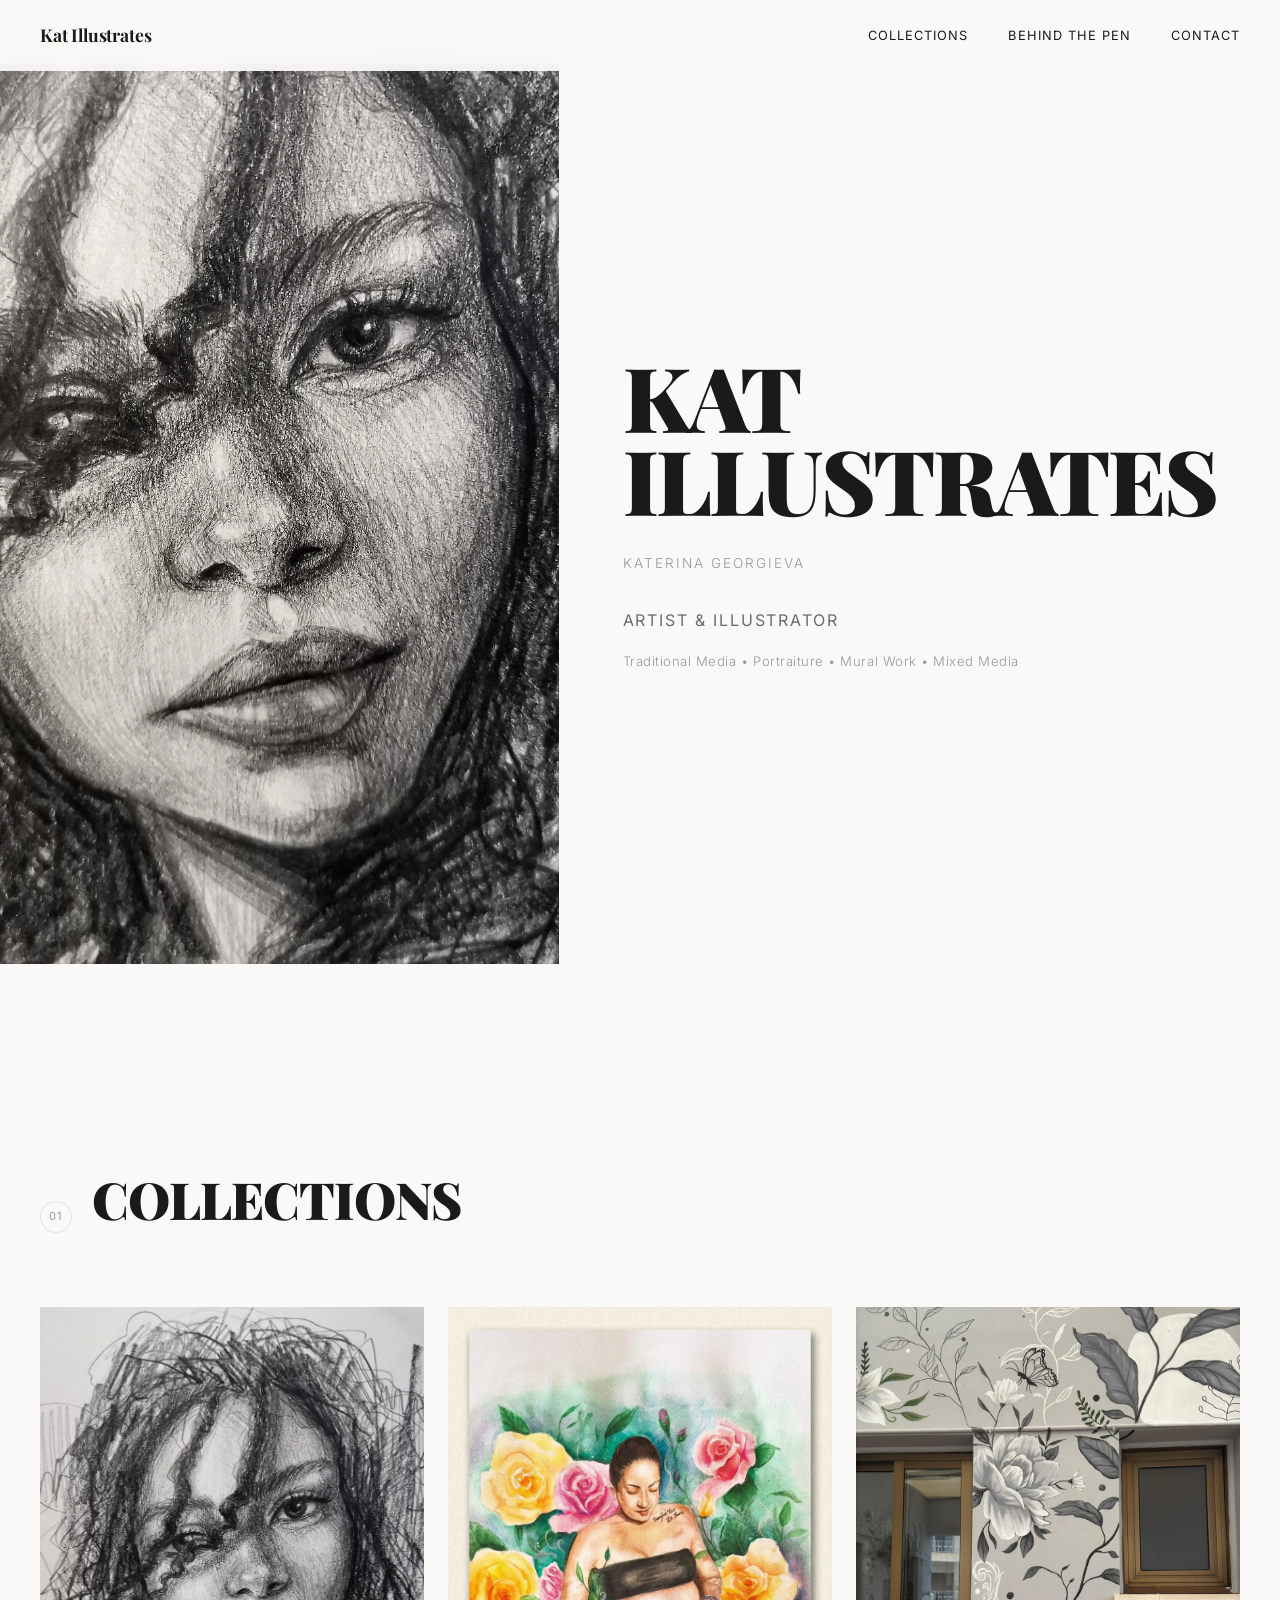
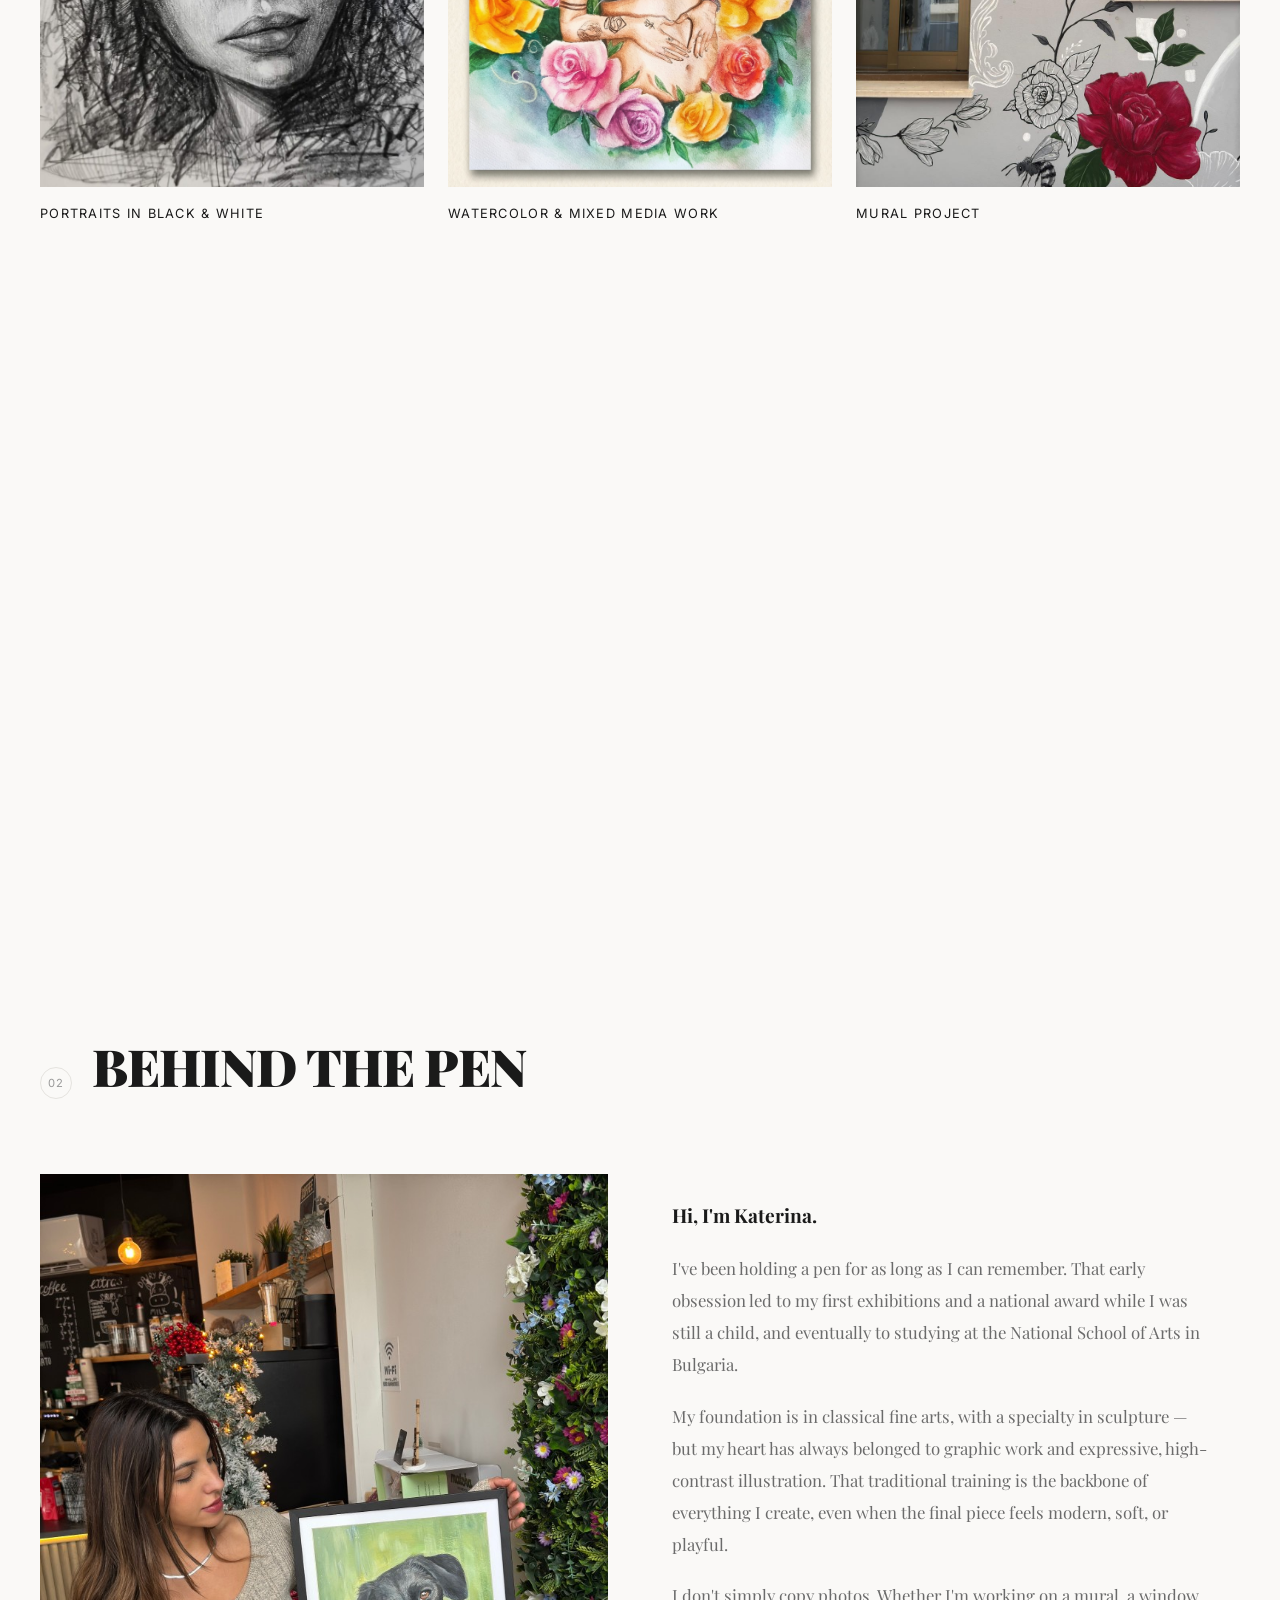
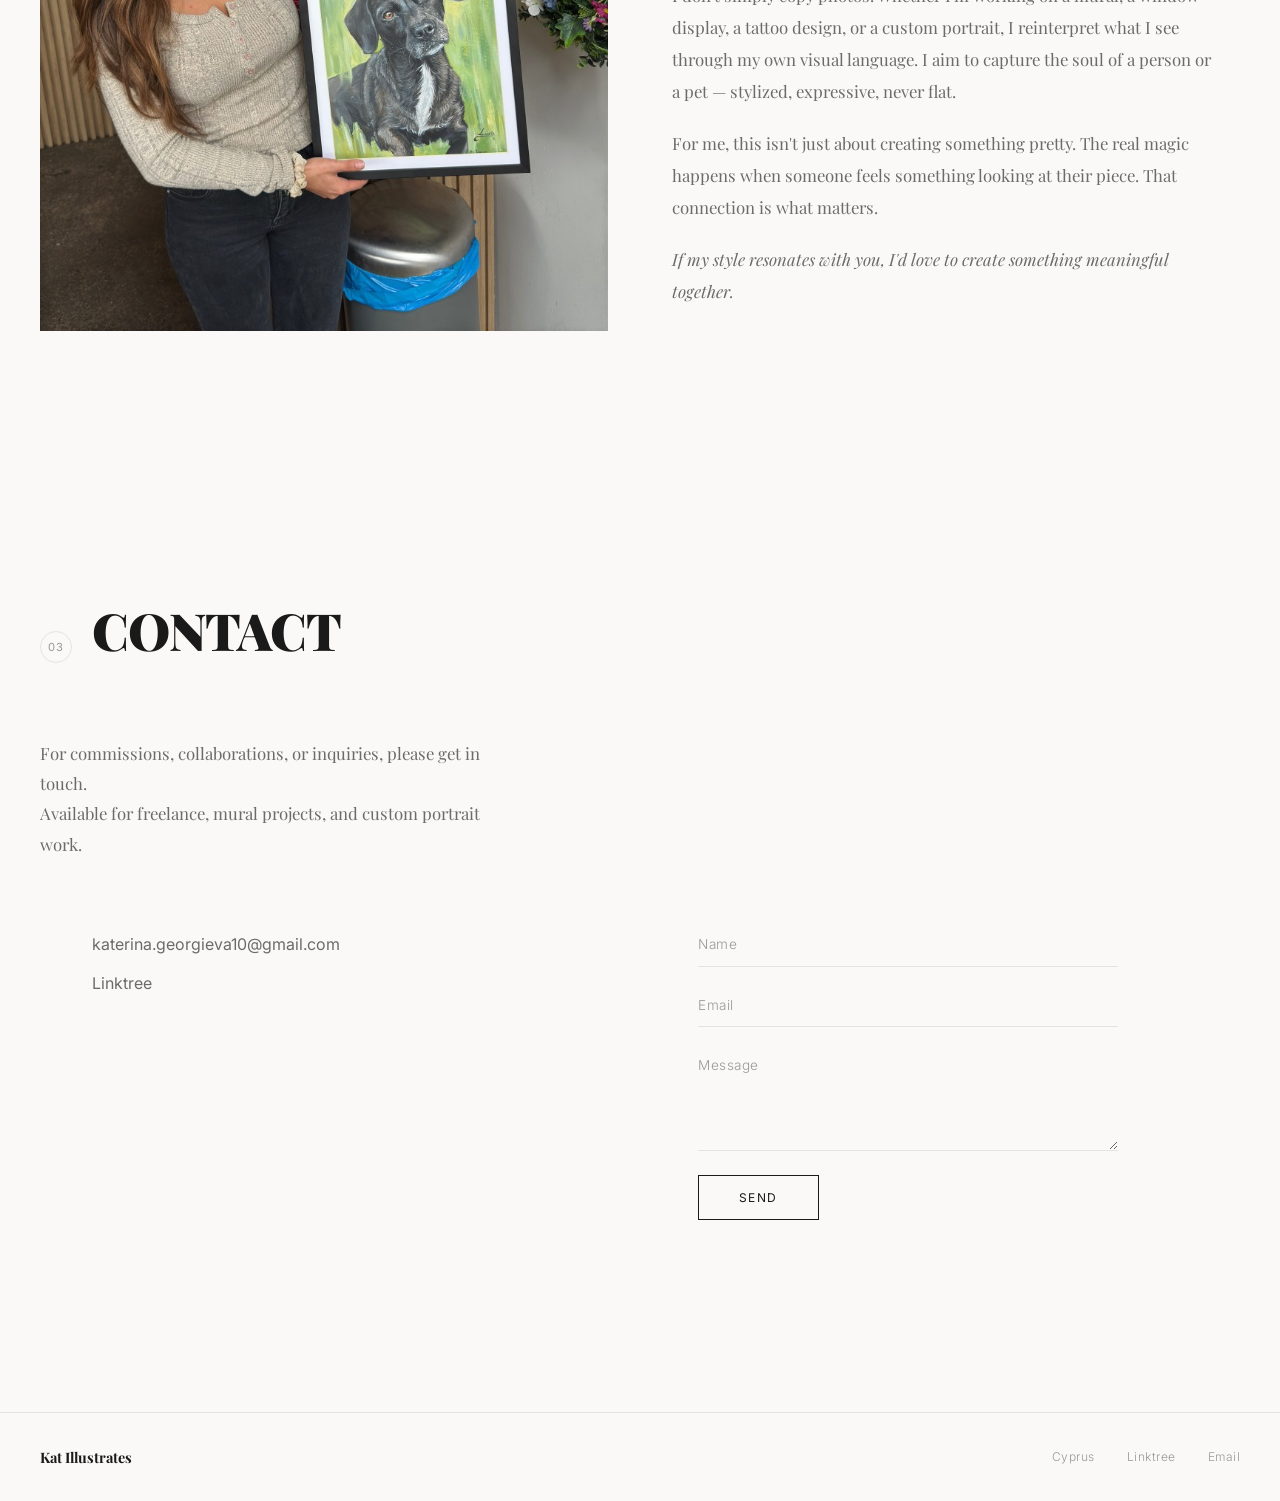
==== index.html @ d669ed37 "Add files via upload" ====
<!DOCTYPE html>
<html lang="en">
<head>
  <meta charset="UTF-8">
  <meta name="viewport" content="width=device-width, initial-scale=1.0">
  <title>Kat Illustrates — Artist & Illustrator</title>
  <meta name="description" content="Portfolio of Kat Illustrates — traditionally trained artist working in graphite, watercolor, acrylic, and oil. Portraiture, murals, and illustrative design.">
  <link rel="stylesheet" href="css/style.css">
  <link rel="preconnect" href="https://fonts.googleapis.com">
  <link rel="preconnect" href="https://fonts.gstatic.com" crossorigin>
  <link href="https://fonts.googleapis.com/css2?family=Inter:wght@300;400;500&family=Playfair+Display:wght@400;700;900&display=swap" rel="stylesheet">
</head>
<body>

  <!-- NAV -->
  <nav class="nav" id="nav">
    <div class="nav__inner">
      <a href="/" class="nav__logo">Kat Illustrates</a>
      <button class="nav__toggle" aria-label="Menu">
        <span></span><span></span>
      </button>
      <ul class="nav__links">
        <li><a href="#collections">Collections</a></li>
        <li><a href="#about">Behind the Pen</a></li>
        <li><a href="#contact">Contact</a></li>
      </ul>
    </div>
  </nav>

  <!-- HERO -->
  <section class="hero" id="hero">
    <div class="hero__image-wrap">
      <div class="hero__image parallax" data-speed="0.15">
        <img src="images/hero/IMG_20191223_202316.jpg" alt="Featured artwork by Kat Illustrates">
      </div>
    </div>
    <div class="hero__text">
      <h1 class="hero__title">KAT<br>ILLUSTRATES</h1>
      <p class="hero__name">Katerina Georgieva</p>
      <p class="hero__subtitle">Artist &amp; Illustrator</p>
      <p class="hero__meta">Traditional Media &bull; Portraiture &bull; Mural Work &bull; Mixed Media</p>
    </div>
  </section>

  <!-- COLLECTIONS -->
  <section class="collections" id="collections">
    <div class="section-header">
      <span class="section-number">01</span>
      <h2 class="section-title">Collections</h2>
    </div>
    <div class="collections__grid">

      <a href="collections/portraits.html" class="collection-card fade-in">
        <div class="collection-card__image-wrap">
          <img src="images/portraits/pencil-portrait.jpg" alt="Portraits in Black and White">
        </div>
        <h3 class="collection-card__title">Portraits in Black &amp; White</h3>
      </a>

      <a href="collections/watercolor.html" class="collection-card fade-in">
        <div class="collection-card__image-wrap">
          <img src="images/custom/katillustrates-portrait-roses.jpg" alt="Watercolor and Mixed Media Work">
        </div>
        <h3 class="collection-card__title">Watercolor &amp; Mixed Media Work</h3>
      </a>

      <a href="collections/mural.html" class="collection-card fade-in">
        <div class="collection-card__image-wrap">
          <img src="images/mural/mural.jpeg" alt="Mural Project">
        </div>
        <h3 class="collection-card__title">Mural Project</h3>
      </a>

      <a href="collections/custom.html" class="collection-card fade-in">
        <div class="collection-card__image-wrap">
          <img src="images/custom/luna-dog-painting.jpg" alt="Custom Work">
        </div>
        <h3 class="collection-card__title">Custom Work</h3>
      </a>

      <a href="collections/menu-poster.html" class="collection-card fade-in">
        <div class="collection-card__image-wrap">
          <img src="images/menu-poster/Screenshot 2026-03-02 151913.jpg" alt="Menu and Poster Designs">
        </div>
        <h3 class="collection-card__title">Menu &amp; Poster Designs</h3>
      </a>

    </div>
  </section>

  <!-- BEHIND THE PEN -->
  <section class="about" id="about">
    <div class="section-header">
      <span class="section-number">02</span>
      <h2 class="section-title">Behind the Pen</h2>
    </div>
    <div class="about__layout fade-in">
      <div class="about__photo">
        <img src="images/about/about-2.png" alt="Katerina holding artwork">
      </div>
      <div class="about__text">
        <p>Hi, I'm Katerina.</p>
        <p>I've been holding a pen for as long as I can remember. That early obsession led to my first exhibitions and a national award while I was still a child, and eventually to studying at the National School of Arts in Bulgaria.</p>
        <p>My foundation is in classical fine arts, with a specialty in sculpture — but my heart has always belonged to graphic work and expressive, high-contrast illustration. That traditional training is the backbone of everything I create, even when the final piece feels modern, soft, or playful.</p>
        <p>I don't simply copy photos. Whether I'm working on a mural, a window display, a tattoo design, or a custom portrait, I reinterpret what I see through my own visual language. I aim to capture the soul of a person or a pet — stylized, expressive, never flat.</p>
        <p>For me, this isn't just about creating something pretty. The real magic happens when someone feels something looking at their piece. That connection is what matters.</p>
        <p>If my style resonates with you, I'd love to create something meaningful together.</p>
      </div>
    </div>
  </section>

  <!-- CONTACT -->
  <section class="contact" id="contact">
    <div class="section-header">
      <span class="section-number">03</span>
      <h2 class="section-title">Contact</h2>
    </div>
    <div class="contact__intro fade-in">
      <p>For commissions, collaborations, or inquiries, please get in touch.</p>
      <p>Available for freelance, mural projects, and custom portrait work.</p>
    </div>
    <div class="contact__inner fade-in">
      <div class="contact__info">
        <a href="mailto:katerina.georgieva10@gmail.com" class="contact__link">katerina.georgieva10@gmail.com</a>
        <a href="https://linktr.ee/KaterinaG" target="_blank" rel="noopener" class="contact__link">Linktree</a>
      </div>
      <form class="contact__form" id="contactForm">
        <input type="text" name="name" placeholder="Name" required>
        <input type="email" name="email" placeholder="Email" required>
        <textarea name="message" placeholder="Message" rows="5" required></textarea>
        <button type="submit">Send</button>
      </form>
    </div>
  </section>

  <!-- FOOTER -->
  <footer class="footer">
    <div class="footer__inner">
      <div class="footer__brand">Kat Illustrates</div>
      <div class="footer__details">
        <span>Cyprus</span>
        <a href="https://linktr.ee/KaterinaG" target="_blank" rel="noopener">Linktree</a>
        <a href="mailto:katerina.georgieva10@gmail.com">Email</a>
      </div>
    </div>
  </footer>

  <!-- LIGHTBOX -->
  <div class="lightbox" id="lightbox">
    <button class="lightbox__close" aria-label="Close">&times;</button>
    <div class="lightbox__content">
      <img src="" alt="">
      <div class="lightbox__info">
        <h3 class="lightbox__title"></h3>
        <p class="lightbox__meta"></p>
        <p class="lightbox__desc"></p>
      </div>
    </div>
  </div>

  <script src="js/script.js"></script>
</body>
</html>
---- css/style.css ----
/* ========================================
   KAT ILLUSTRATES — Portfolio
   ======================================== */

*,
*::before,
*::after {
  margin: 0;
  padding: 0;
  box-sizing: border-box;
}

:root {
  --bg: #faf9f7;
  --bg-alt: #f3f1ee;
  --text: #1a1a1a;
  --text-light: #6b6b6b;
  --text-muted: #999;
  --border: #e5e3df;
  --accent: #1a1a1a;

  --font-display: 'Playfair Display', Georgia, serif;
  --font-body: 'Inter', -apple-system, sans-serif;

  --space-xs: 0.5rem;
  --space-sm: 1rem;
  --space-md: 2rem;
  --space-lg: 4rem;
  --space-xl: 8rem;
  --space-2xl: 12rem;
}

html {
  scroll-behavior: smooth;
  -webkit-font-smoothing: antialiased;
  -moz-osx-font-smoothing: grayscale;
}

body {
  font-family: var(--font-body);
  font-weight: 300;
  color: var(--text);
  background-color: var(--bg);
  line-height: 1.7;
  overflow-x: hidden;
}

a {
  color: inherit;
  text-decoration: none;
}

img {
  display: block;
  width: 100%;
  height: 100%;
  object-fit: cover;
}

/* ----------------------------------------
   NAV
   ---------------------------------------- */

.nav {
  position: fixed;
  top: 0;
  left: 0;
  right: 0;
  z-index: 100;
  background: rgba(250, 249, 247, 0.92);
  backdrop-filter: blur(12px);
  -webkit-backdrop-filter: blur(12px);
  border-bottom: 1px solid transparent;
  transition: border-color 0.3s ease;
}

.nav--scrolled {
  border-bottom-color: var(--border);
}

.nav__inner {
  display: flex;
  align-items: center;
  justify-content: space-between;
  max-width: 1400px;
  margin: 0 auto;
  padding: 1.25rem 2.5rem;
}

.nav__logo {
  font-family: var(--font-display);
  font-size: 1.1rem;
  font-weight: 700;
  letter-spacing: -0.01em;
}

.nav__links {
  display: flex;
  list-style: none;
  gap: 2.5rem;
}

.nav__links a {
  font-size: 0.8rem;
  font-weight: 400;
  letter-spacing: 0.08em;
  text-transform: uppercase;
  position: relative;
  transition: color 0.3s ease;
}

.nav__links a::after {
  content: '';
  position: absolute;
  bottom: -4px;
  left: 0;
  width: 0;
  height: 1px;
  background: var(--text);
  transition: width 0.3s ease;
}

.nav__links a:hover::after {
  width: 100%;
}

.nav__toggle {
  display: none;
  flex-direction: column;
  gap: 5px;
  background: none;
  border: none;
  cursor: pointer;
  padding: 4px;
}

.nav__toggle span {
  display: block;
  width: 22px;
  height: 1.5px;
  background: var(--text);
  transition: transform 0.3s ease, opacity 0.3s ease;
}

.nav__toggle.active span:first-child {
  transform: translateY(3.25px) rotate(45deg);
}

.nav__toggle.active span:last-child {
  transform: translateY(-3.25px) rotate(-45deg);
}

/* ----------------------------------------
   HERO
   ---------------------------------------- */

.hero {
  display: grid;
  grid-template-columns: 1fr 1fr;
  min-height: 100vh;
  padding-top: 4rem;
}

.hero__image-wrap {
  position: relative;
  overflow: hidden;
}

.hero__image {
  width: 100%;
  height: 100%;
  min-height: 100vh;
}

.hero__image img {
  width: 100%;
  height: 100%;
  object-fit: cover;
}

.hero__placeholder {
  width: 100%;
  height: 100%;
  min-height: 100vh;
  background: var(--bg-alt);
  display: flex;
  align-items: center;
  justify-content: center;
  color: var(--text-muted);
  font-size: 0.85rem;
  text-align: center;
  line-height: 1.8;
}

.hero__text {
  display: flex;
  flex-direction: column;
  justify-content: center;
  padding: var(--space-xl) var(--space-lg);
}

.hero__title {
  font-family: var(--font-display);
  font-size: clamp(3rem, 7vw, 7rem);
  font-weight: 900;
  line-height: 0.92;
  letter-spacing: -0.03em;
  margin-bottom: var(--space-md);
}

.hero__name {
  font-family: var(--font-body);
  font-size: 0.85rem;
  font-weight: 300;
  letter-spacing: 0.15em;
  text-transform: uppercase;
  color: var(--text-muted);
  margin-bottom: var(--space-md);
}

.hero__subtitle {
  font-family: var(--font-body);
  font-size: 1rem;
  font-weight: 400;
  letter-spacing: 0.12em;
  text-transform: uppercase;
  color: var(--text-light);
  margin-bottom: var(--space-sm);
}

.hero__meta {
  font-size: 0.82rem;
  color: var(--text-muted);
  letter-spacing: 0.04em;
}

/* ----------------------------------------
   SECTION HEADERS
   ---------------------------------------- */

.section-header {
  display: flex;
  align-items: baseline;
  gap: 1.25rem;
  padding: 0 2.5rem;
  margin-bottom: var(--space-lg);
}

.section-number {
  font-family: var(--font-body);
  font-size: 0.7rem;
  font-weight: 400;
  letter-spacing: 0.1em;
  color: var(--text-muted);
  border: 1px solid var(--border);
  border-radius: 50%;
  width: 2rem;
  height: 2rem;
  display: inline-flex;
  align-items: center;
  justify-content: center;
  flex-shrink: 0;
}

.section-title {
  font-family: var(--font-display);
  font-size: clamp(2rem, 4vw, 3.5rem);
  font-weight: 900;
  letter-spacing: -0.02em;
  text-transform: uppercase;
}

/* ----------------------------------------
   COLLECTIONS GRID
   ---------------------------------------- */

.collections {
  padding: var(--space-2xl) 0 var(--space-xl);
}

.collections__grid {
  display: grid;
  grid-template-columns: repeat(3, 1fr);
  gap: 1.5rem;
  padding: 0 2.5rem;
}

.collection-card {
  display: block;
  text-decoration: none;
  color: var(--text);
}

.collection-card__image-wrap {
  position: relative;
  aspect-ratio: 4 / 5;
  overflow: hidden;
  background: var(--bg-alt);
  margin-bottom: 1rem;
}

.collection-card__image-wrap img {
  transition: transform 0.6s cubic-bezier(0.25, 0.46, 0.45, 0.94);
}

.collection-card:hover .collection-card__image-wrap img {
  transform: scale(1.02);
}

.collection-card:hover .collection-card__image-wrap {
  box-shadow: 0 8px 30px rgba(0, 0, 0, 0.06);
}

.collection-card__placeholder {
  width: 100%;
  height: 100%;
  display: flex;
  align-items: center;
  justify-content: center;
  color: var(--text-muted);
  font-size: 0.85rem;
  text-align: center;
  padding: 1rem;
}

.collection-card__title {
  font-family: var(--font-body);
  font-size: 0.8rem;
  font-weight: 400;
  letter-spacing: 0.1em;
  text-transform: uppercase;
}

/* ----------------------------------------
   ABOUT
   ---------------------------------------- */

.about {
  padding: var(--space-xl) 0;
}

.about__layout {
  display: grid;
  grid-template-columns: 1fr 1fr;
  gap: var(--space-lg);
  padding: 0 2.5rem;
}

.about__photo {
  position: relative;
  overflow: hidden;
  background: var(--bg-alt);
}

.about__photo img {
  width: 100%;
  height: 100%;
  object-fit: cover;
  aspect-ratio: 3 / 4;
}

.about__text {
  display: flex;
  flex-direction: column;
  justify-content: center;
  max-width: 540px;
}

.about__text p {
  font-family: var(--font-display);
  font-size: 1.05rem;
  font-weight: 400;
  line-height: 1.9;
  color: var(--text-light);
  margin-bottom: 1.25rem;
}

.about__text p:first-child {
  font-size: 1.2rem;
  color: var(--text);
  font-weight: 700;
}

.about__text p:last-child {
  margin-bottom: 0;
  font-style: italic;
}

/* Video in gallery */
.gallery-item--video video {
  width: 100%;
  display: block;
}

/* ----------------------------------------
   CONTACT
   ---------------------------------------- */

.contact {
  padding: var(--space-xl) 0 var(--space-2xl);
}

.contact__intro {
  max-width: 540px;
  padding: 0 2.5rem;
  margin-bottom: var(--space-lg);
}

.contact__intro p {
  font-family: var(--font-display);
  font-size: 1.05rem;
  font-weight: 400;
  line-height: 1.8;
  color: var(--text-light);
}

.contact__inner {
  display: grid;
  grid-template-columns: 1fr 1fr;
  gap: var(--space-lg);
  padding: 0 2.5rem;
  margin-left: calc(2rem + 1.25rem);
}

.contact__info {
  display: flex;
  flex-direction: column;
  gap: 0.75rem;
  padding-top: 0.5rem;
}

.contact__link {
  font-size: 1rem;
  font-weight: 400;
  color: var(--text-light);
  transition: color 0.3s ease;
  width: fit-content;
}

.contact__link:hover {
  color: var(--text);
}

.contact__form {
  display: flex;
  flex-direction: column;
  gap: 1rem;
  max-width: 420px;
}

.contact__form input,
.contact__form textarea {
  width: 100%;
  font-family: var(--font-body);
  font-size: 0.85rem;
  font-weight: 300;
  padding: 0.85rem 0;
  border: none;
  border-bottom: 1px solid var(--border);
  background: transparent;
  color: var(--text);
  outline: none;
  transition: border-color 0.3s ease;
}

.contact__form input::placeholder,
.contact__form textarea::placeholder {
  color: var(--text-muted);
  letter-spacing: 0.04em;
}

.contact__form input:focus,
.contact__form textarea:focus {
  border-bottom-color: var(--text);
}

.contact__form textarea {
  resize: vertical;
  min-height: 100px;
}

.contact__form button {
  align-self: flex-start;
  font-family: var(--font-body);
  font-size: 0.75rem;
  font-weight: 400;
  letter-spacing: 0.12em;
  text-transform: uppercase;
  padding: 0.85rem 2.5rem;
  border: 1px solid var(--text);
  background: transparent;
  color: var(--text);
  cursor: pointer;
  transition: background 0.3s ease, color 0.3s ease;
  margin-top: 0.5rem;
}

.contact__form button:hover {
  background: var(--text);
  color: var(--bg);
}

/* ----------------------------------------
   FOOTER
   ---------------------------------------- */

.footer {
  border-top: 1px solid var(--border);
  padding: 2rem 2.5rem;
}

.footer__inner {
  max-width: 1400px;
  margin: 0 auto;
  display: flex;
  justify-content: space-between;
  align-items: center;
}

.footer__brand {
  font-family: var(--font-display);
  font-size: 0.9rem;
  font-weight: 700;
}

.footer__details {
  display: flex;
  gap: 2rem;
  font-size: 0.75rem;
  color: var(--text-muted);
  letter-spacing: 0.04em;
}

.footer__details a {
  transition: color 0.3s ease;
}

.footer__details a:hover {
  color: var(--text);
}

/* ----------------------------------------
   LIGHTBOX
   ---------------------------------------- */

.lightbox {
  position: fixed;
  inset: 0;
  z-index: 200;
  background: rgba(250, 249, 247, 0.97);
  backdrop-filter: blur(20px);
  -webkit-backdrop-filter: blur(20px);
  display: flex;
  align-items: center;
  justify-content: center;
  opacity: 0;
  pointer-events: none;
  transition: opacity 0.4s ease;
}

.lightbox.active {
  opacity: 1;
  pointer-events: auto;
}

.lightbox__close {
  position: absolute;
  top: 1.5rem;
  right: 2rem;
  background: none;
  border: none;
  font-size: 2rem;
  color: var(--text);
  cursor: pointer;
  line-height: 1;
  transition: opacity 0.3s ease;
}

.lightbox__close:hover {
  opacity: 0.5;
}

.lightbox__content {
  display: flex;
  align-items: center;
  gap: var(--space-lg);
  max-width: 1200px;
  max-height: 85vh;
  padding: 2rem;
}

.lightbox__content img {
  max-height: 80vh;
  max-width: 60vw;
  width: auto;
  height: auto;
  object-fit: contain;
}

.lightbox__info {
  max-width: 300px;
}

.lightbox__title {
  font-family: var(--font-display);
  font-size: 1.5rem;
  font-weight: 700;
  margin-bottom: 0.75rem;
}

.lightbox__meta {
  font-size: 0.8rem;
  color: var(--text-muted);
  letter-spacing: 0.04em;
  margin-bottom: 1rem;
}

.lightbox__desc {
  font-size: 0.9rem;
  color: var(--text-light);
  line-height: 1.7;
}

/* ----------------------------------------
   FADE-IN ANIMATION
   ---------------------------------------- */

.fade-in {
  opacity: 0;
  transform: translateY(30px);
  transition: opacity 0.8s ease, transform 0.8s ease;
}

.fade-in.visible {
  opacity: 1;
  transform: translateY(0);
}

/* ----------------------------------------
   COLLECTION PAGE — GALLERY
   ---------------------------------------- */

.gallery-header {
  padding: calc(4rem + var(--space-xl)) 2.5rem var(--space-lg);
}

.gallery-header h1 {
  font-family: var(--font-display);
  font-size: clamp(2rem, 4vw, 3.5rem);
  font-weight: 900;
  letter-spacing: -0.02em;
  text-transform: uppercase;
}

.gallery-back {
  display: inline-flex;
  align-items: center;
  gap: 0.5rem;
  font-size: 0.75rem;
  font-weight: 400;
  letter-spacing: 0.1em;
  text-transform: uppercase;
  color: var(--text-muted);
  margin-bottom: 1.5rem;
  transition: color 0.3s ease;
}

.gallery-back:hover {
  color: var(--text);
}

.gallery-grid {
  display: grid;
  grid-template-columns: repeat(3, 1fr);
  gap: 1rem;
  padding: 0 2.5rem var(--space-2xl);
}

.gallery-item {
  position: relative;
  overflow: hidden;
  cursor: pointer;
  background: var(--bg-alt);
}

.gallery-item img {
  aspect-ratio: auto;
  transition: transform 0.6s cubic-bezier(0.25, 0.46, 0.45, 0.94);
}

.gallery-item:hover img {
  transform: scale(1.02);
}

.gallery-item:hover {
  box-shadow: 0 8px 30px rgba(0, 0, 0, 0.06);
}

.gallery-item__placeholder {
  aspect-ratio: 4 / 5;
  display: flex;
  align-items: center;
  justify-content: center;
  color: var(--text-muted);
  font-size: 0.8rem;
}

/* Masonry-style variation for mixed aspect ratios */
.gallery-grid--masonry {
  columns: 3;
  column-gap: 1rem;
}

.gallery-grid--masonry .gallery-item {
  break-inside: avoid;
  margin-bottom: 1rem;
}

/* ----------------------------------------
   RESPONSIVE
   ---------------------------------------- */

@media (max-width: 1024px) {
  .collections__grid {
    grid-template-columns: repeat(2, 1fr);
  }

  .gallery-grid {
    grid-template-columns: repeat(2, 1fr);
  }

  .gallery-grid--masonry {
    columns: 2;
  }

  .contact__inner {
    grid-template-columns: 1fr;
    margin-left: 0;
    padding-left: 2.5rem;
  }

  .about__layout {
    grid-template-columns: 1fr;
    padding: 0 2.5rem;
  }
}

@media (max-width: 768px) {
  .nav__inner {
    padding: 1rem 1.5rem;
  }

  .nav__links {
    position: fixed;
    top: 0;
    right: 0;
    bottom: 0;
    width: 280px;
    flex-direction: column;
    background: var(--bg);
    padding: 6rem 2rem 2rem;
    gap: 2rem;
    transform: translateX(100%);
    transition: transform 0.4s cubic-bezier(0.25, 0.46, 0.45, 0.94);
    border-left: 1px solid var(--border);
  }

  .nav__links.open {
    transform: translateX(0);
  }

  .nav__toggle {
    display: flex;
    z-index: 101;
  }

  .hero {
    grid-template-columns: 1fr;
    min-height: auto;
  }

  .hero__image {
    min-height: 60vh;
  }

  .hero__placeholder {
    min-height: 60vh;
  }

  .hero__text {
    padding: var(--space-lg) 1.5rem;
  }

  .hero__title {
    font-size: clamp(2.5rem, 12vw, 4rem);
  }

  .section-header {
    padding: 0 1.5rem;
  }

  .collections {
    padding: var(--space-xl) 0 var(--space-lg);
  }

  .collections__grid {
    grid-template-columns: 1fr;
    gap: 2rem;
    padding: 0 1.5rem;
  }

  .collection-card__image-wrap {
    aspect-ratio: 3 / 4;
  }

  .about__layout {
    grid-template-columns: 1fr;
    padding: 0 1.5rem;
  }

  .about__photo img {
    aspect-ratio: 1 / 1;
    max-height: 400px;
  }

  .contact__intro {
    padding: 0 1.5rem;
  }

  .contact__inner {
    padding: 0 1.5rem;
  }

  .contact__form {
    max-width: 100%;
  }

  .gallery-header {
    padding-left: 1.5rem;
    padding-right: 1.5rem;
  }

  .gallery-grid {
    grid-template-columns: 1fr;
    padding: 0 1.5rem var(--space-xl);
  }

  .gallery-grid--masonry {
    columns: 1;
  }

  .footer__inner {
    flex-direction: column;
    gap: 1rem;
    text-align: center;
  }

  .footer__details {
    flex-wrap: wrap;
    justify-content: center;
  }

  .lightbox__content {
    flex-direction: column;
    padding: 1rem;
  }

  .lightbox__content img {
    max-width: 90vw;
    max-height: 55vh;
  }
}
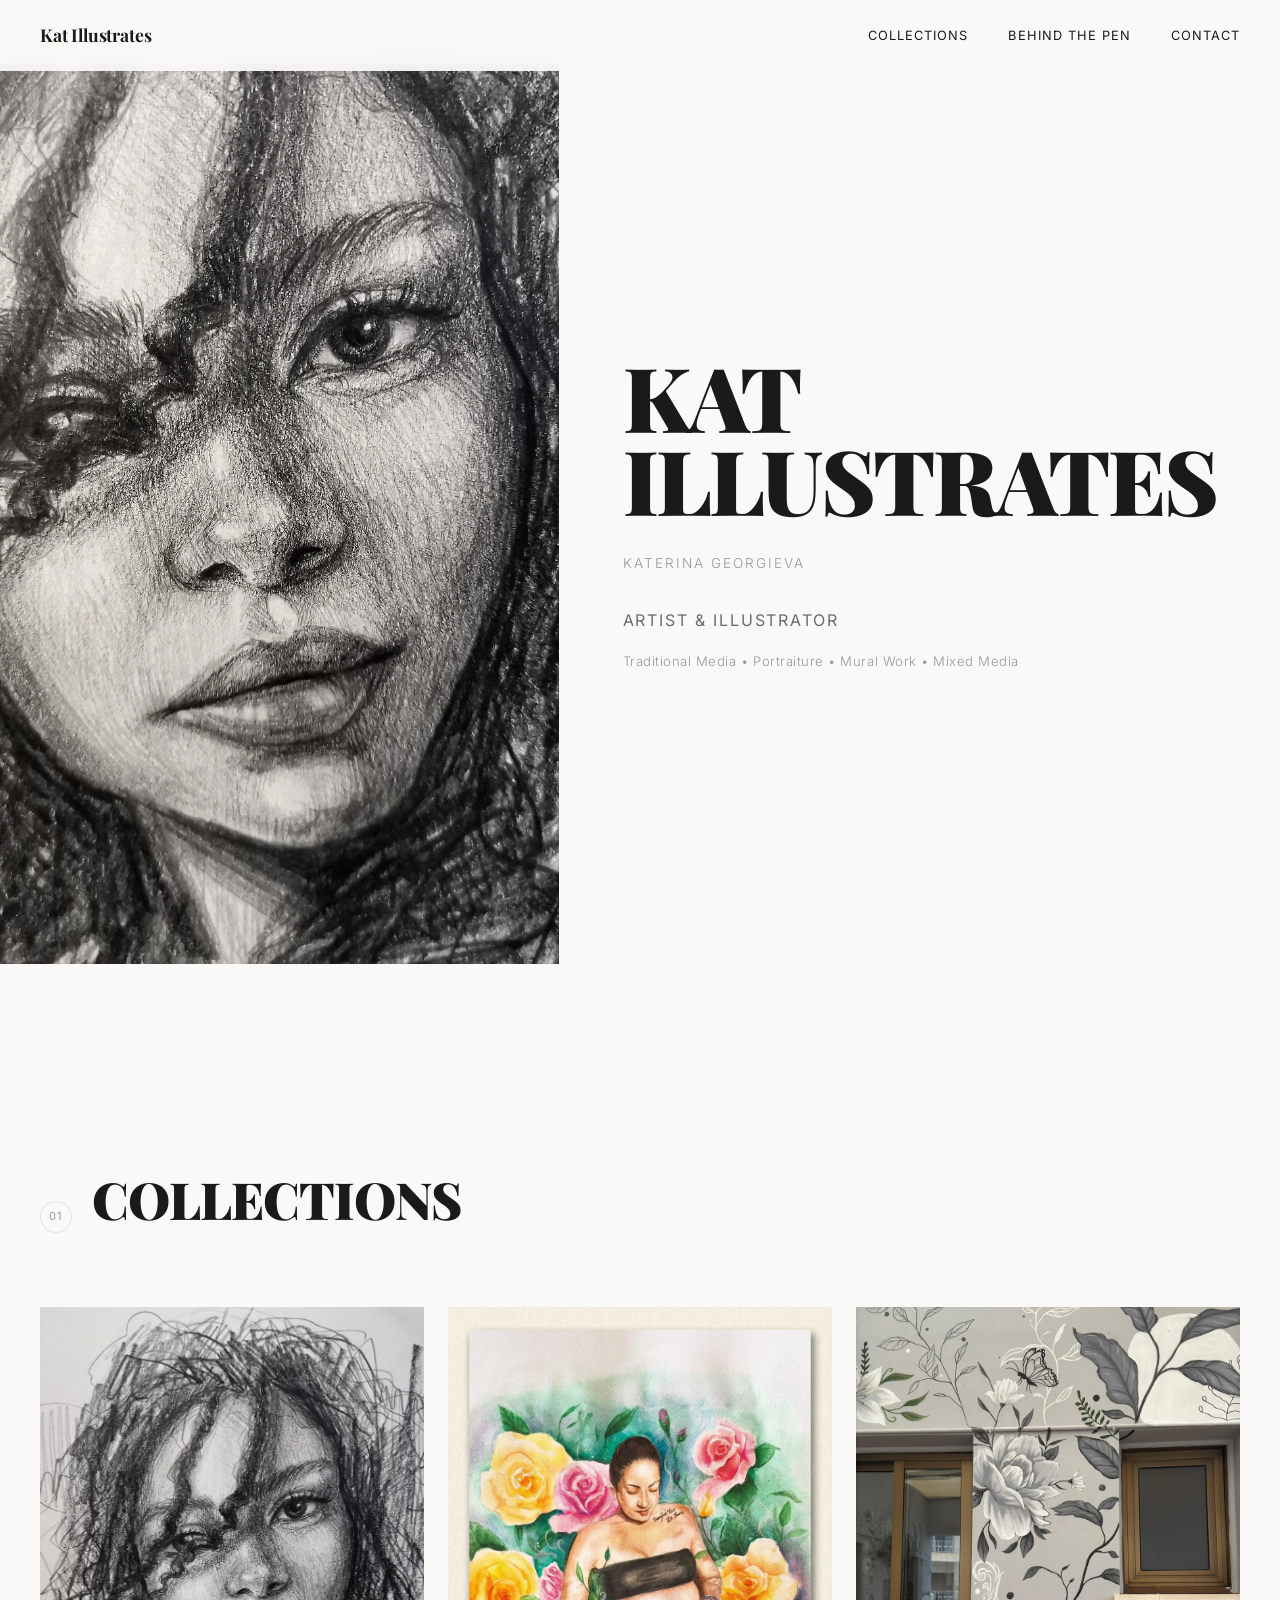
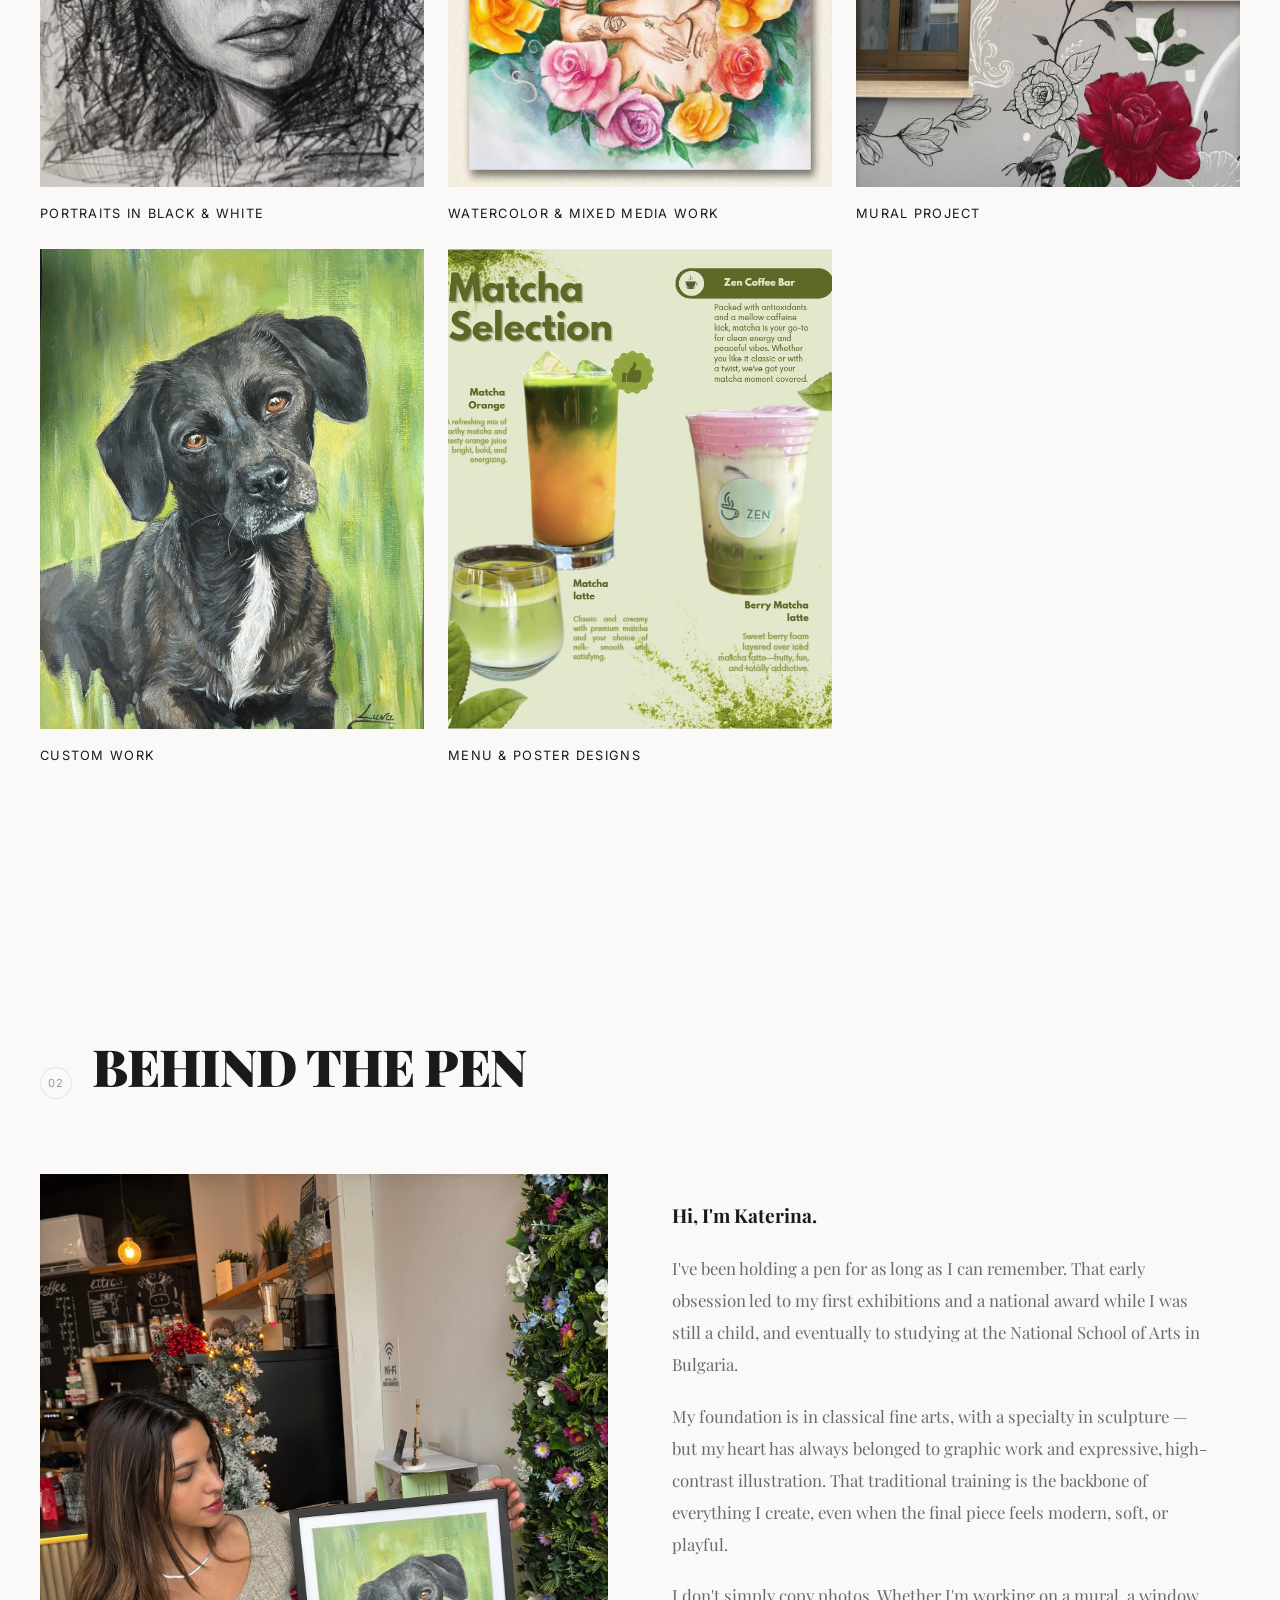
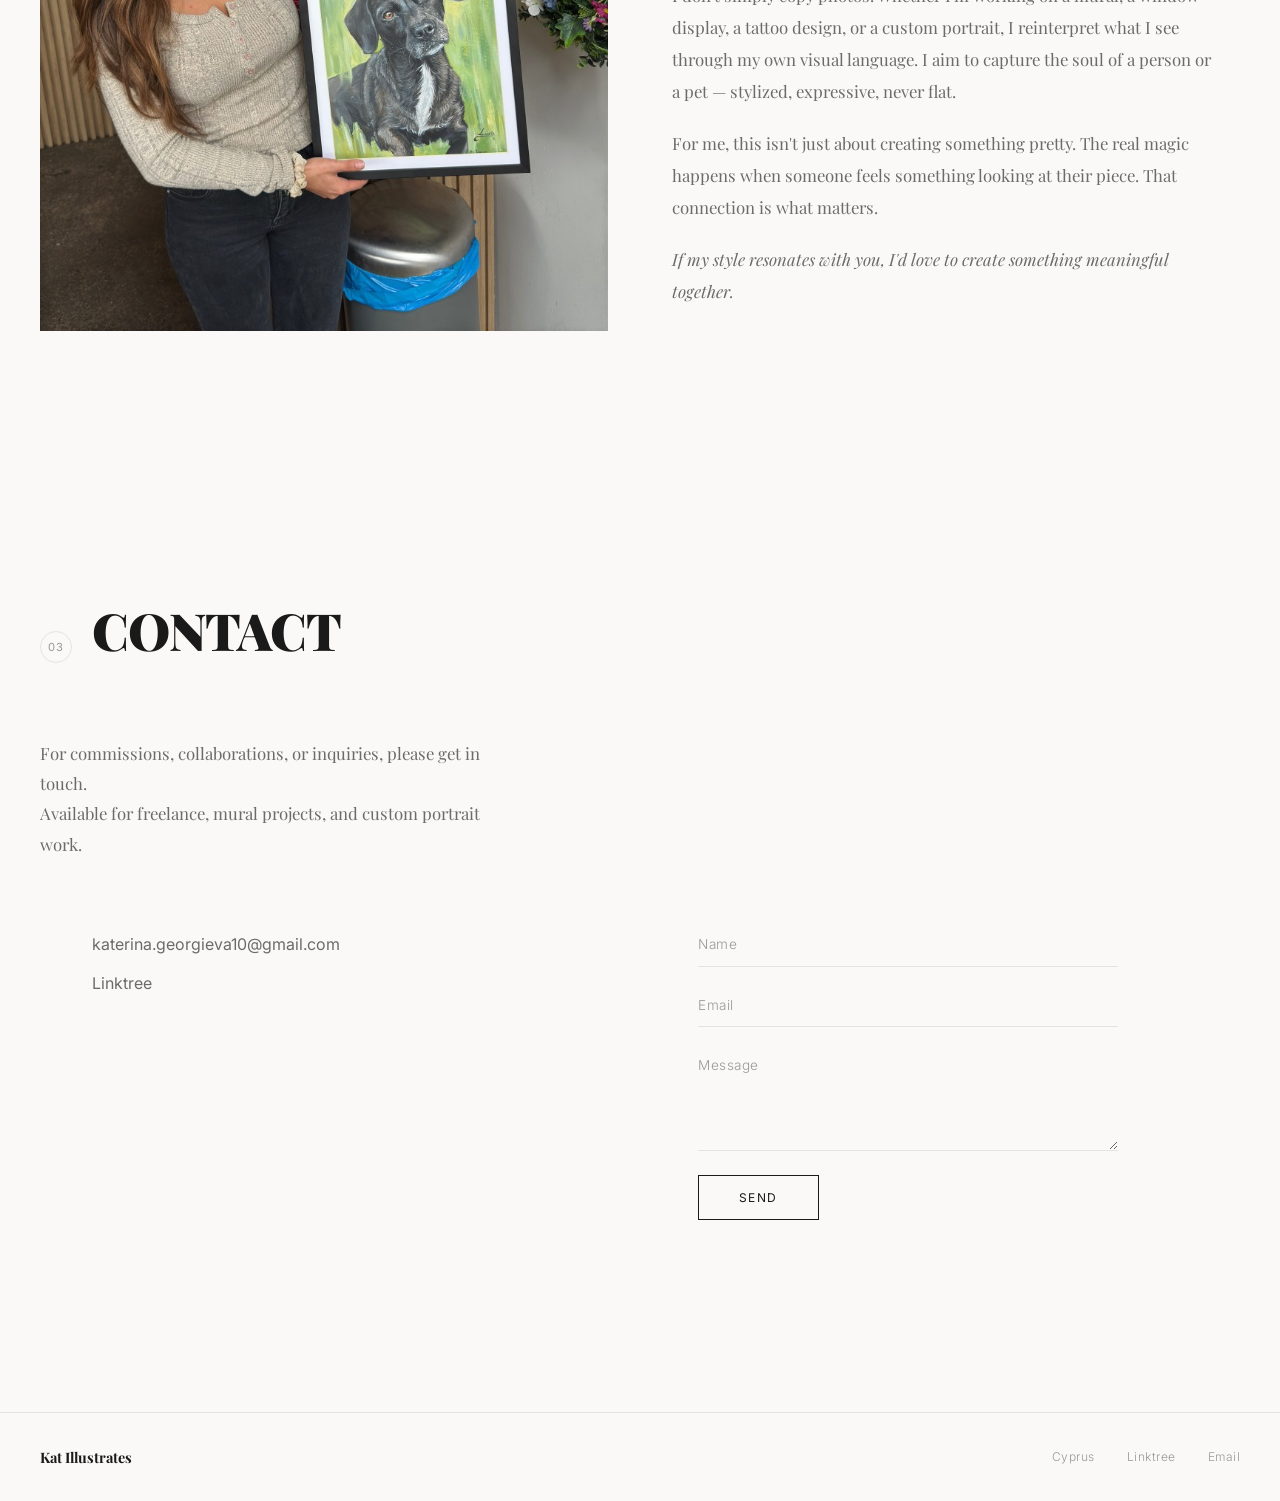
==== commit 4ebfa6bd: "Update index.html" ====
--- a/index.html
+++ b/index.html
@@ -1,6 +1,7 @@
 <!DOCTYPE html>
 <html lang="en">
 <head>
+  <link rel="icon" type="image/png" href="favicon.png">
   <meta charset="UTF-8">
   <meta name="viewport" content="width=device-width, initial-scale=1.0">
   <title>Kat Illustrates — Artist & Illustrator</title>
@@ -161,3 +162,5 @@
   <script src="js/script.js"></script>
 </body>
 </html>
+
+
